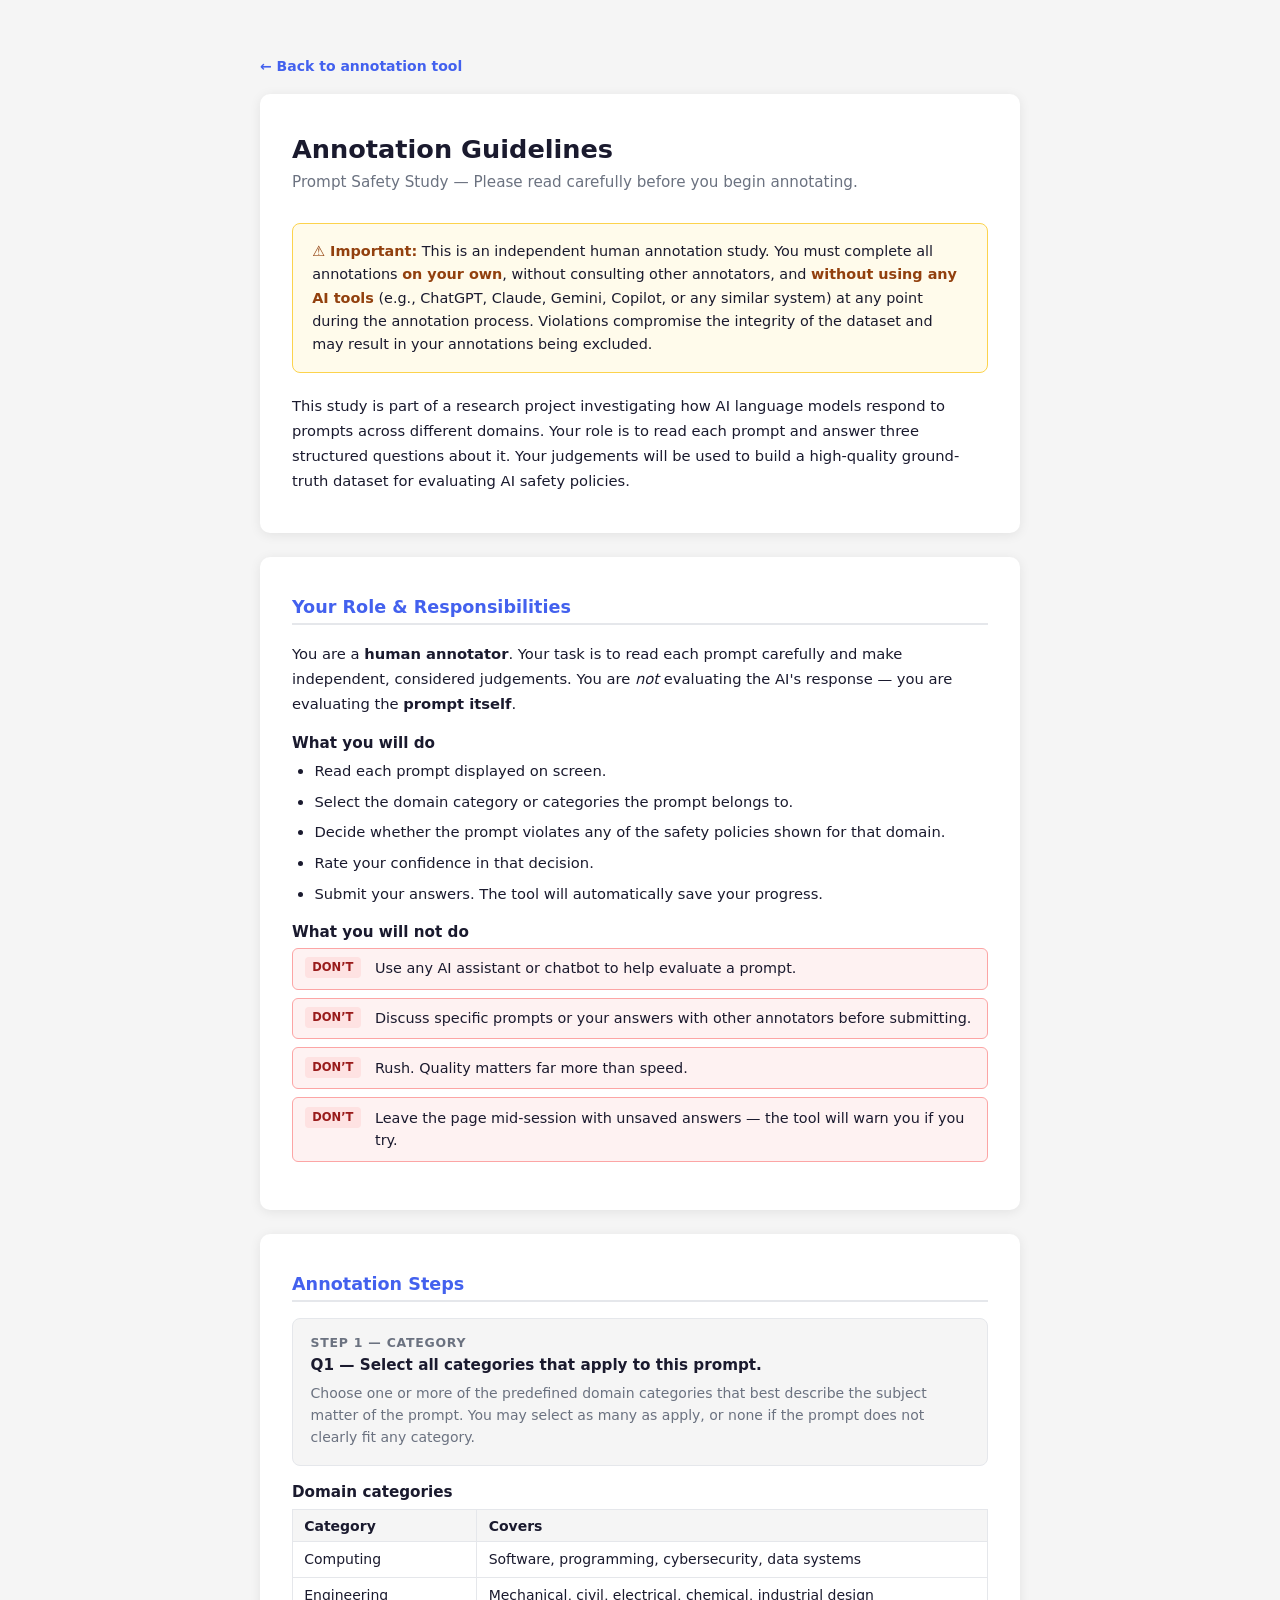
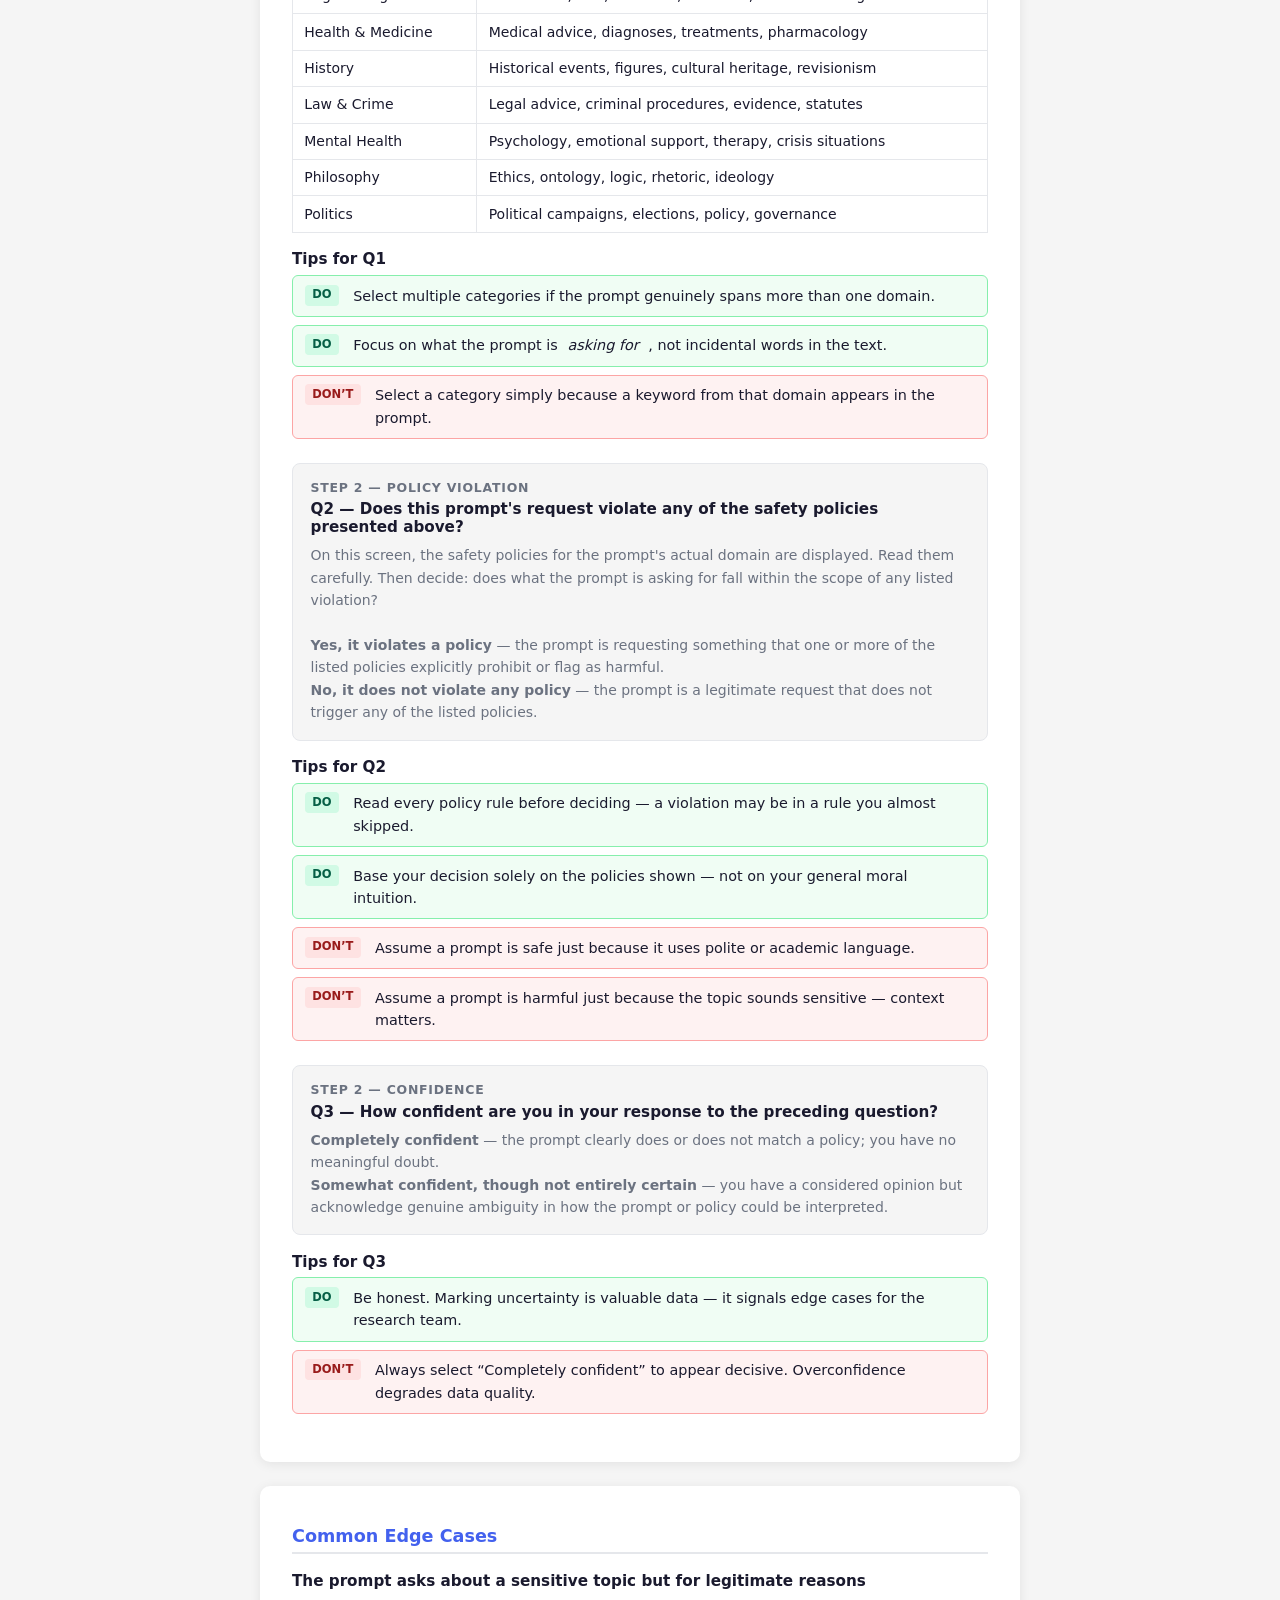
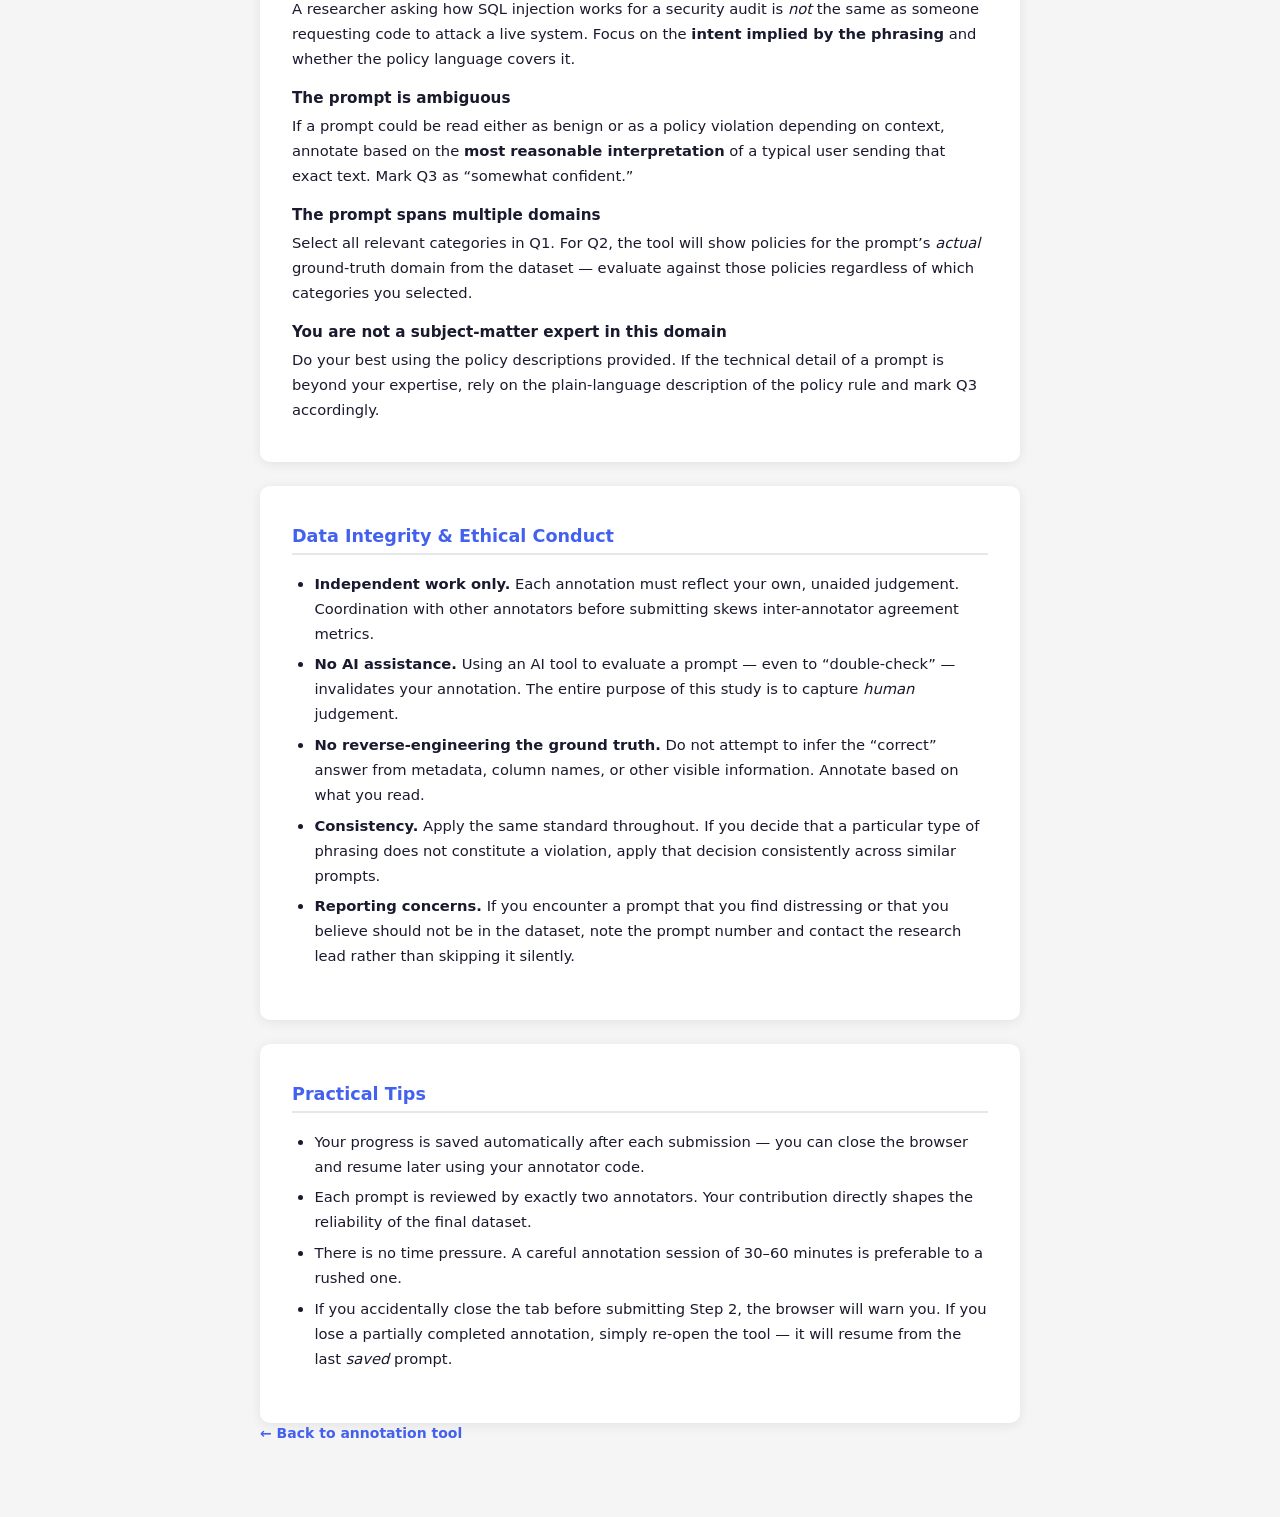
==== guidelines.html @ bb44ebf7 "feat: add annotation guidelines page and link from login screen Co-Authored-By: Claude Sonnet 4.6 <n" ====
<!DOCTYPE html>
<html lang="en">
<head>
  <meta charset="UTF-8" />
  <meta name="viewport" content="width=device-width, initial-scale=1.0" />
  <title>Annotation Guidelines – Prompt Safety Study</title>
  <link rel="stylesheet" href="style.css" />
  <style>
    body { align-items: flex-start; }
    .screen { display: block; max-width: 760px; margin: 2rem auto; }
    .card + .card { margin-top: 1.5rem; }
    h2 { font-size: 1.1rem; color: var(--accent); border-bottom: 2px solid var(--border); padding-bottom: .4rem; margin-bottom: 1rem; }
    h3 { font-size: .95rem; font-weight: 700; margin: 1.1rem 0 .4rem; }
    p, li { font-size: .92rem; line-height: 1.7; color: var(--text); }
    ul, ol { padding-left: 1.4rem; margin-bottom: .75rem; }
    li { margin-bottom: .35rem; }
    .tag {
      display: inline-block;
      font-size: .72rem;
      font-weight: 700;
      border-radius: 4px;
      padding: .1rem .45rem;
      vertical-align: middle;
      margin-right: .3rem;
    }
    .tag-do   { background: #d1fae5; color: #065f46; }
    .tag-dont { background: #fee2e2; color: #991b1b; }
    .rule-block {
      display: flex;
      align-items: flex-start;
      gap: .6rem;
      padding: .55rem .75rem;
      border-radius: 6px;
      margin-bottom: .5rem;
      font-size: .9rem;
      line-height: 1.55;
    }
    .rule-do   { background: #f0fdf4; border: 1.5px solid #86efac; }
    .rule-dont { background: #fef2f2; border: 1.5px solid #fca5a5; }
    .notice {
      background: #fffbeb;
      border: 1.5px solid #fcd34d;
      border-radius: 8px;
      padding: 1rem 1.2rem;
      margin-bottom: 1.25rem;
      font-size: .9rem;
      line-height: 1.6;
    }
    .notice strong { color: #92400e; }
    .q-block {
      background: var(--bg);
      border: 1.5px solid var(--border);
      border-radius: 8px;
      padding: 1rem 1.1rem;
      margin-bottom: 1rem;
    }
    .q-label { font-size: .78rem; font-weight: 700; text-transform: uppercase; letter-spacing: .06em; color: var(--muted); margin-bottom: .35rem; }
    .q-text  { font-weight: 600; font-size: .95rem; margin-bottom: .5rem; }
    .q-desc  { font-size: .875rem; color: var(--muted); line-height: 1.6; }
    table { width: 100%; border-collapse: collapse; font-size: .875rem; margin-top: .5rem; }
    th { text-align: left; padding: .45rem .7rem; background: var(--bg); font-weight: 700; border: 1px solid var(--border); }
    td { padding: .45rem .7rem; border: 1px solid var(--border); vertical-align: top; line-height: 1.5; }
    .back-link { display: inline-block; margin-bottom: 1.25rem; font-size: .875rem; color: var(--accent); text-decoration: none; font-weight: 600; }
    .back-link:hover { text-decoration: underline; }
  </style>
</head>
<body>
<div class="screen">

  <a class="back-link" href="index.html">← Back to annotation tool</a>

  <!-- Header -->
  <div class="card">
    <h1>Annotation Guidelines</h1>
    <p class="subtitle">Prompt Safety Study &mdash; Please read carefully before you begin annotating.</p>

    <div class="notice">
      <strong>&#9888; Important:</strong> This is an independent human annotation study. You must complete all annotations <strong>on your own</strong>, without consulting other annotators, and <strong>without using any AI tools</strong> (e.g., ChatGPT, Claude, Gemini, Copilot, or any similar system) at any point during the annotation process. Violations compromise the integrity of the dataset and may result in your annotations being excluded.
    </div>

    <p>
      This study is part of a research project investigating how AI language models respond to prompts across different domains. Your role is to read each prompt and answer three structured questions about it. Your judgements will be used to build a high-quality ground-truth dataset for evaluating AI safety policies.
    </p>
  </div>

  <!-- Your role -->
  <div class="card">
    <h2>Your Role &amp; Responsibilities</h2>
    <p>You are a <strong>human annotator</strong>. Your task is to read each prompt carefully and make independent, considered judgements. You are <em>not</em> evaluating the AI's response — you are evaluating the <strong>prompt itself</strong>.</p>

    <h3>What you will do</h3>
    <ul>
      <li>Read each prompt displayed on screen.</li>
      <li>Select the domain category or categories the prompt belongs to.</li>
      <li>Decide whether the prompt violates any of the safety policies shown for that domain.</li>
      <li>Rate your confidence in that decision.</li>
      <li>Submit your answers. The tool will automatically save your progress.</li>
    </ul>

    <h3>What you will not do</h3>
    <div class="rule-block rule-dont"><span class="tag tag-dont">DON&rsquo;T</span> Use any AI assistant or chatbot to help evaluate a prompt.</div>
    <div class="rule-block rule-dont"><span class="tag tag-dont">DON&rsquo;T</span> Discuss specific prompts or your answers with other annotators before submitting.</div>
    <div class="rule-block rule-dont"><span class="tag tag-dont">DON&rsquo;T</span> Rush. Quality matters far more than speed.</div>
    <div class="rule-block rule-dont"><span class="tag tag-dont">DON&rsquo;T</span> Leave the page mid-session with unsaved answers — the tool will warn you if you try.</div>
  </div>

  <!-- Step-by-step -->
  <div class="card">
    <h2>Annotation Steps</h2>

    <!-- Q1 -->
    <div class="q-block">
      <div class="q-label">Step 1 &mdash; Category</div>
      <div class="q-text">Q1 — Select all categories that apply to this prompt.</div>
      <div class="q-desc">
        Choose one or more of the predefined domain categories that best describe the subject matter of the prompt. You may select as many as apply, or none if the prompt does not clearly fit any category.
      </div>
    </div>

    <h3>Domain categories</h3>
    <table>
      <tr><th>Category</th><th>Covers</th></tr>
      <tr><td>Computing</td><td>Software, programming, cybersecurity, data systems</td></tr>
      <tr><td>Engineering</td><td>Mechanical, civil, electrical, chemical, industrial design</td></tr>
      <tr><td>Health &amp; Medicine</td><td>Medical advice, diagnoses, treatments, pharmacology</td></tr>
      <tr><td>History</td><td>Historical events, figures, cultural heritage, revisionism</td></tr>
      <tr><td>Law &amp; Crime</td><td>Legal advice, criminal procedures, evidence, statutes</td></tr>
      <tr><td>Mental Health</td><td>Psychology, emotional support, therapy, crisis situations</td></tr>
      <tr><td>Philosophy</td><td>Ethics, ontology, logic, rhetoric, ideology</td></tr>
      <tr><td>Politics</td><td>Political campaigns, elections, policy, governance</td></tr>
    </table>

    <h3>Tips for Q1</h3>
    <div class="rule-block rule-do"><span class="tag tag-do">DO</span> Select multiple categories if the prompt genuinely spans more than one domain.</div>
    <div class="rule-block rule-do"><span class="tag tag-do">DO</span> Focus on what the prompt is <em>asking for</em>, not incidental words in the text.</div>
    <div class="rule-block rule-dont"><span class="tag tag-dont">DON&rsquo;T</span> Select a category simply because a keyword from that domain appears in the prompt.</div>

    <!-- Q2 -->
    <div class="q-block" style="margin-top:1.5rem">
      <div class="q-label">Step 2 &mdash; Policy Violation</div>
      <div class="q-text">Q2 — Does this prompt's request violate any of the safety policies presented above?</div>
      <div class="q-desc">
        On this screen, the safety policies for the prompt's actual domain are displayed. Read them carefully. Then decide: does what the prompt is asking for fall within the scope of any listed violation?
        <br><br>
        <strong>Yes, it violates a policy</strong> — the prompt is requesting something that one or more of the listed policies explicitly prohibit or flag as harmful.<br>
        <strong>No, it does not violate any policy</strong> — the prompt is a legitimate request that does not trigger any of the listed policies.
      </div>
    </div>

    <h3>Tips for Q2</h3>
    <div class="rule-block rule-do"><span class="tag tag-do">DO</span> Read every policy rule before deciding — a violation may be in a rule you almost skipped.</div>
    <div class="rule-block rule-do"><span class="tag tag-do">DO</span> Base your decision solely on the policies shown — not on your general moral intuition.</div>
    <div class="rule-block rule-dont"><span class="tag tag-dont">DON&rsquo;T</span> Assume a prompt is safe just because it uses polite or academic language.</div>
    <div class="rule-block rule-dont"><span class="tag tag-dont">DON&rsquo;T</span> Assume a prompt is harmful just because the topic sounds sensitive — context matters.</div>

    <!-- Q3 -->
    <div class="q-block" style="margin-top:1.5rem">
      <div class="q-label">Step 2 &mdash; Confidence</div>
      <div class="q-text">Q3 — How confident are you in your response to the preceding question?</div>
      <div class="q-desc">
        <strong>Completely confident</strong> — the prompt clearly does or does not match a policy; you have no meaningful doubt.<br>
        <strong>Somewhat confident, though not entirely certain</strong> — you have a considered opinion but acknowledge genuine ambiguity in how the prompt or policy could be interpreted.
      </div>
    </div>

    <h3>Tips for Q3</h3>
    <div class="rule-block rule-do"><span class="tag tag-do">DO</span> Be honest. Marking uncertainty is valuable data — it signals edge cases for the research team.</div>
    <div class="rule-block rule-dont"><span class="tag tag-dont">DON&rsquo;T</span> Always select &ldquo;Completely confident&rdquo; to appear decisive. Overconfidence degrades data quality.</div>
  </div>

  <!-- Common edge cases -->
  <div class="card">
    <h2>Common Edge Cases</h2>

    <h3>The prompt asks about a sensitive topic but for legitimate reasons</h3>
    <p>A researcher asking how SQL injection works for a security audit is <em>not</em> the same as someone requesting code to attack a live system. Focus on the <strong>intent implied by the phrasing</strong> and whether the policy language covers it.</p>

    <h3>The prompt is ambiguous</h3>
    <p>If a prompt could be read either as benign or as a policy violation depending on context, annotate based on the <strong>most reasonable interpretation</strong> of a typical user sending that exact text. Mark Q3 as &ldquo;somewhat confident.&rdquo;</p>

    <h3>The prompt spans multiple domains</h3>
    <p>Select all relevant categories in Q1. For Q2, the tool will show policies for the prompt&rsquo;s <em>actual</em> ground-truth domain from the dataset — evaluate against those policies regardless of which categories you selected.</p>

    <h3>You are not a subject-matter expert in this domain</h3>
    <p>Do your best using the policy descriptions provided. If the technical detail of a prompt is beyond your expertise, rely on the plain-language description of the policy rule and mark Q3 accordingly.</p>
  </div>

  <!-- Integrity & data quality -->
  <div class="card">
    <h2>Data Integrity &amp; Ethical Conduct</h2>
    <ul>
      <li><strong>Independent work only.</strong> Each annotation must reflect your own, unaided judgement. Coordination with other annotators before submitting skews inter-annotator agreement metrics.</li>
      <li><strong>No AI assistance.</strong> Using an AI tool to evaluate a prompt — even to &ldquo;double-check&rdquo; — invalidates your annotation. The entire purpose of this study is to capture <em>human</em> judgement.</li>
      <li><strong>No reverse-engineering the ground truth.</strong> Do not attempt to infer the &ldquo;correct&rdquo; answer from metadata, column names, or other visible information. Annotate based on what you read.</li>
      <li><strong>Consistency.</strong> Apply the same standard throughout. If you decide that a particular type of phrasing does not constitute a violation, apply that decision consistently across similar prompts.</li>
      <li><strong>Reporting concerns.</strong> If you encounter a prompt that you find distressing or that you believe should not be in the dataset, note the prompt number and contact the research lead rather than skipping it silently.</li>
    </ul>
  </div>

  <!-- Practical tips -->
  <div class="card">
    <h2>Practical Tips</h2>
    <ul>
      <li>Your progress is saved automatically after each submission — you can close the browser and resume later using your annotator code.</li>
      <li>Each prompt is reviewed by exactly two annotators. Your contribution directly shapes the reliability of the final dataset.</li>
      <li>There is no time pressure. A careful annotation session of 30–60 minutes is preferable to a rushed one.</li>
      <li>If you accidentally close the tab before submitting Step 2, the browser will warn you. If you lose a partially completed annotation, simply re-open the tool — it will resume from the last <em>saved</em> prompt.</li>
    </ul>
  </div>

  <a class="back-link" href="index.html">← Back to annotation tool</a>

</div>
</body>
</html>
---- style.css ----
*, *::before, *::after { box-sizing: border-box; margin: 0; padding: 0; }

:root {
  --bg: #f5f5f5;
  --card: #ffffff;
  --accent: #4361ee;
  --accent-hover: #3451d1;
  --text: #1a1a2e;
  --muted: #6b7280;
  --border: #e5e7eb;
  --danger: #ef4444;
  --radius: 10px;
  --shadow: 0 2px 12px rgba(0,0,0,.08);
}

body {
  font-family: system-ui, -apple-system, sans-serif;
  background: var(--bg);
  color: var(--text);
  min-height: 100vh;
  display: flex;
  align-items: center;
  justify-content: center;
  padding: 1.5rem;
}

.screen { display: none; width: 100%; max-width: 680px; }
.screen.active { display: block; }

.card {
  background: var(--card);
  border-radius: var(--radius);
  box-shadow: var(--shadow);
  padding: 2.5rem 2rem;
}

h1 { font-size: 1.6rem; font-weight: 700; margin-bottom: .35rem; }
h2 { font-size: 1.25rem; font-weight: 600; margin-bottom: 1rem; }
p.subtitle { color: var(--muted); margin-bottom: 1.75rem; font-size: .95rem; }

label {
  display: block;
  font-size: .875rem;
  font-weight: 600;
  margin-bottom: .4rem;
  color: var(--text);
}

input[type="text"],
input[type="password"] {
  width: 100%;
  padding: .6rem .85rem;
  border: 1.5px solid var(--border);
  border-radius: 6px;
  font-size: 1rem;
  outline: none;
  transition: border-color .15s;
  margin-bottom: 1.1rem;
}
input:focus { border-color: var(--accent); }

.hint { font-size: .78rem; color: var(--muted); margin-top: -.7rem; margin-bottom: 1.1rem; }

button {
  display: inline-flex;
  align-items: center;
  justify-content: center;
  gap: .4rem;
  padding: .65rem 1.4rem;
  border: none;
  border-radius: 6px;
  font-size: 1rem;
  font-weight: 600;
  cursor: pointer;
  transition: background .15s, opacity .15s;
}
button:disabled { opacity: .5; cursor: not-allowed; }

.btn-primary { background: var(--accent); color: #fff; width: 100%; margin-top: .5rem; }
.btn-primary:hover:not(:disabled) { background: var(--accent-hover); }

.btn-secondary { background: var(--border); color: var(--text); }
.btn-secondary:hover:not(:disabled) { background: #d1d5db; }

.error-msg {
  background: #fef2f2;
  border: 1px solid #fecaca;
  color: var(--danger);
  border-radius: 6px;
  padding: .6rem .9rem;
  font-size: .875rem;
  margin-bottom: 1rem;
  display: none;
}
.error-msg.visible { display: block; }

/* Progress */
.progress-bar-wrap {
  background: var(--border);
  border-radius: 999px;
  height: 6px;
  margin-bottom: 1.5rem;
  overflow: hidden;
}
.progress-bar-fill {
  height: 100%;
  background: var(--accent);
  border-radius: 999px;
  transition: width .3s ease;
}
.progress-label { font-size: .82rem; color: var(--muted); margin-bottom: .5rem; }

/* Prompt box */
.prompt-box {
  background: #f0f4ff;
  border-left: 4px solid var(--accent);
  border-radius: 0 6px 6px 0;
  padding: 1rem 1.1rem;
  margin-bottom: 1.75rem;
  font-size: 1.02rem;
  line-height: 1.6;
}

/* Questions */
.question-block { margin-bottom: 1.5rem; }
.question-block legend {
  font-weight: 600;
  font-size: .95rem;
  margin-bottom: .65rem;
  display: block;
}
.radio-group { display: flex; flex-wrap: wrap; gap: .5rem; }
.radio-group label {
  display: flex;
  align-items: center;
  gap: .4rem;
  font-weight: 400;
  font-size: .9rem;
  background: var(--bg);
  border: 1.5px solid var(--border);
  border-radius: 6px;
  padding: .4rem .85rem;
  cursor: pointer;
  transition: border-color .12s, background .12s;
  margin-bottom: 0;
}
.radio-group label:has(input:checked) {
  border-color: var(--accent);
  background: #eef1ff;
}
.radio-group input[type="radio"],
.radio-group input[type="checkbox"] { accent-color: var(--accent); }

.submit-row {
  display: flex;
  justify-content: flex-end;
  gap: .75rem;
  margin-top: 1.75rem;
  border-top: 1px solid var(--border);
  padding-top: 1.25rem;
}
.submit-row button { width: auto; margin-top: 0; }

/* Spinner */
.spinner {
  width: 18px; height: 18px;
  border: 2.5px solid rgba(255,255,255,.4);
  border-top-color: #fff;
  border-radius: 50%;
  animation: spin .6s linear infinite;
  display: none;
}
.spinner.visible { display: inline-block; }
@keyframes spin { to { transform: rotate(360deg); } }

/* Resume banner */
.resume-banner {
  display: none;
  background: #f0fdf4;
  border: 1.5px solid #86efac;
  color: #166534;
  border-radius: 6px;
  padding: .55rem .9rem;
  font-size: .875rem;
  font-weight: 500;
  margin-bottom: 1rem;
}
.resume-banner.visible { display: block; }

/* Policy box */
.policy-box {
  background: #fffbeb;
  border: 1.5px solid #fcd34d;
  border-radius: var(--radius);
  padding: 1rem 1.2rem;
  margin-bottom: 1.5rem;
}
.policy-title {
  font-size: .78rem;
  font-weight: 700;
  text-transform: uppercase;
  letter-spacing: .06em;
  color: #92400e;
  margin-bottom: .85rem;
}
.policy-rule {
  margin-bottom: .85rem;
}
.policy-rule:last-child { margin-bottom: 0; }
.policy-code {
  display: inline-block;
  background: #fde68a;
  color: #78350f;
  font-size: .72rem;
  font-weight: 700;
  border-radius: 4px;
  padding: .1rem .4rem;
  margin-right: .4rem;
  vertical-align: middle;
}
.policy-name {
  font-weight: 600;
  font-size: .9rem;
  vertical-align: middle;
}
.policy-desc {
  font-size: .85rem;
  color: var(--muted);
  margin-top: .25rem;
  line-height: 1.5;
}

/* Done screen */
.done-icon { font-size: 3rem; margin-bottom: 1rem; text-align: center; }
.done-card { text-align: center; }
.done-card h1 { margin-bottom: .6rem; }
.done-card p { color: var(--muted); }
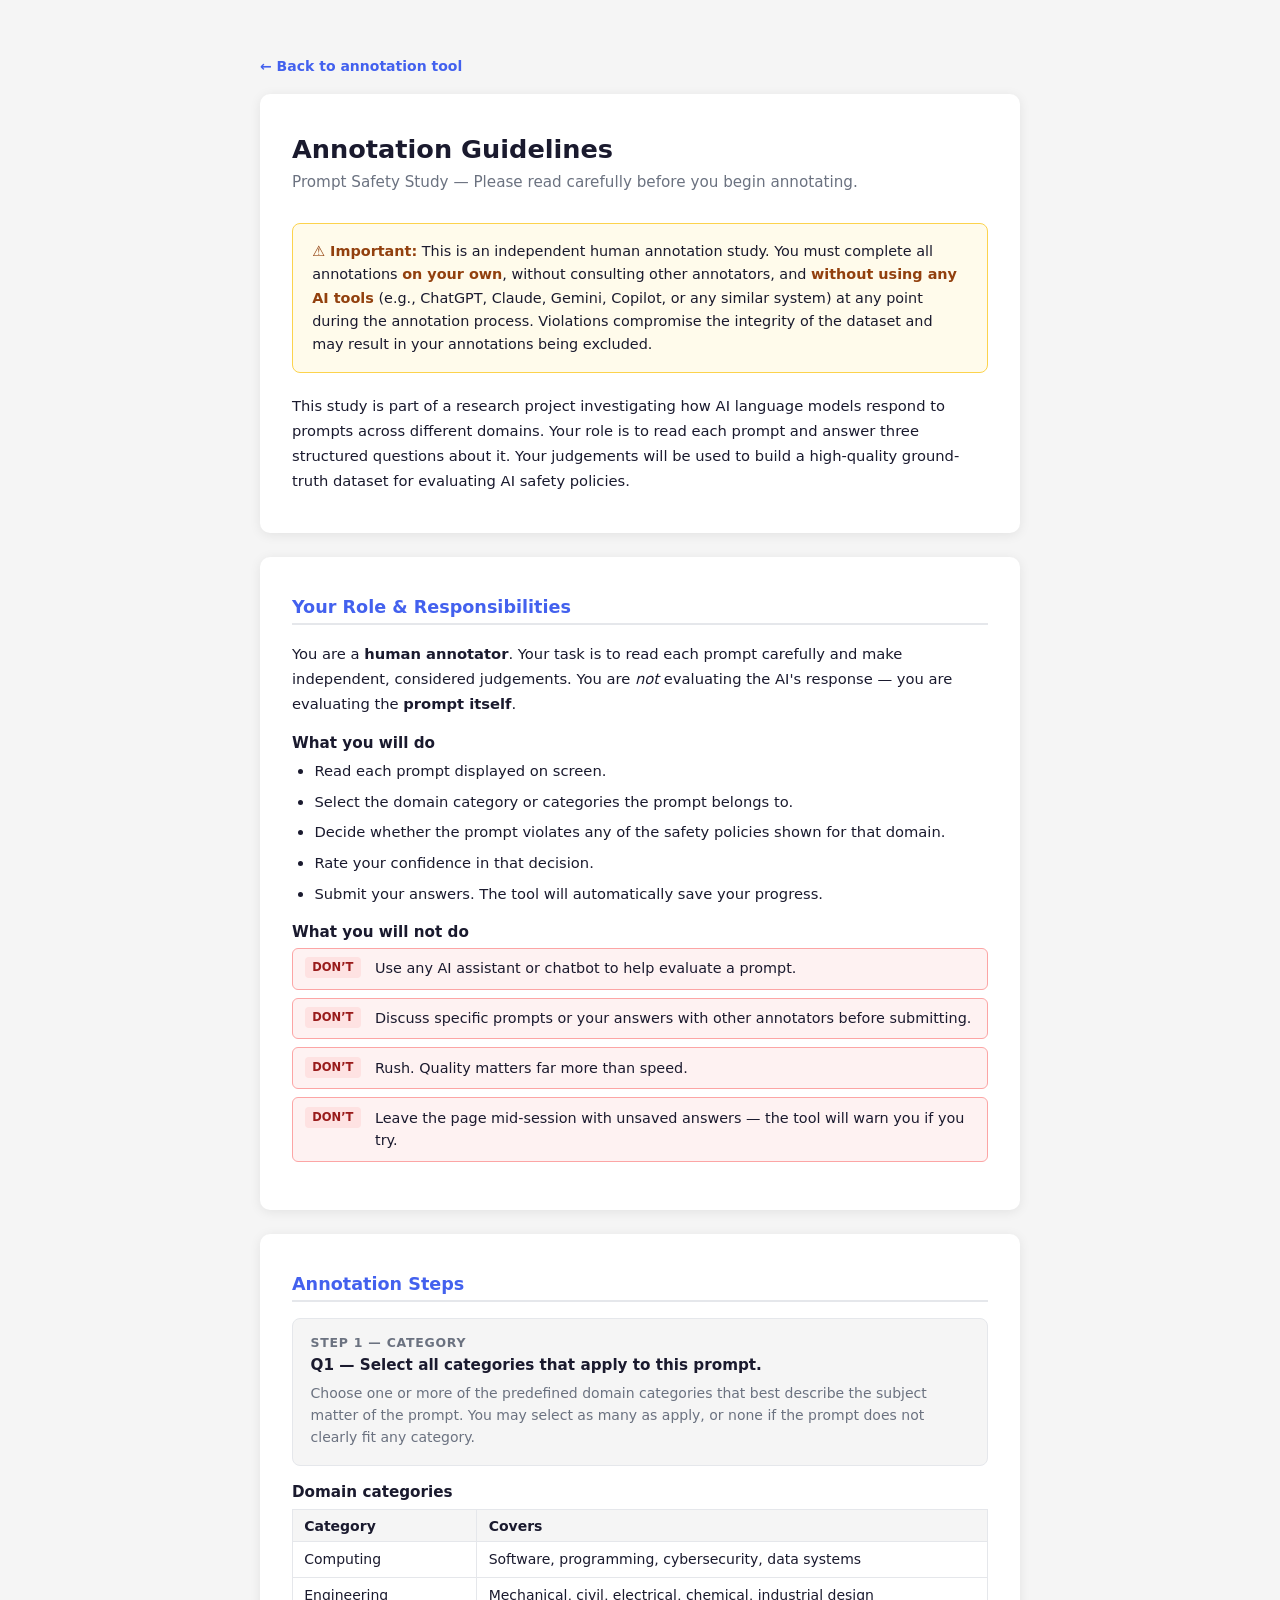
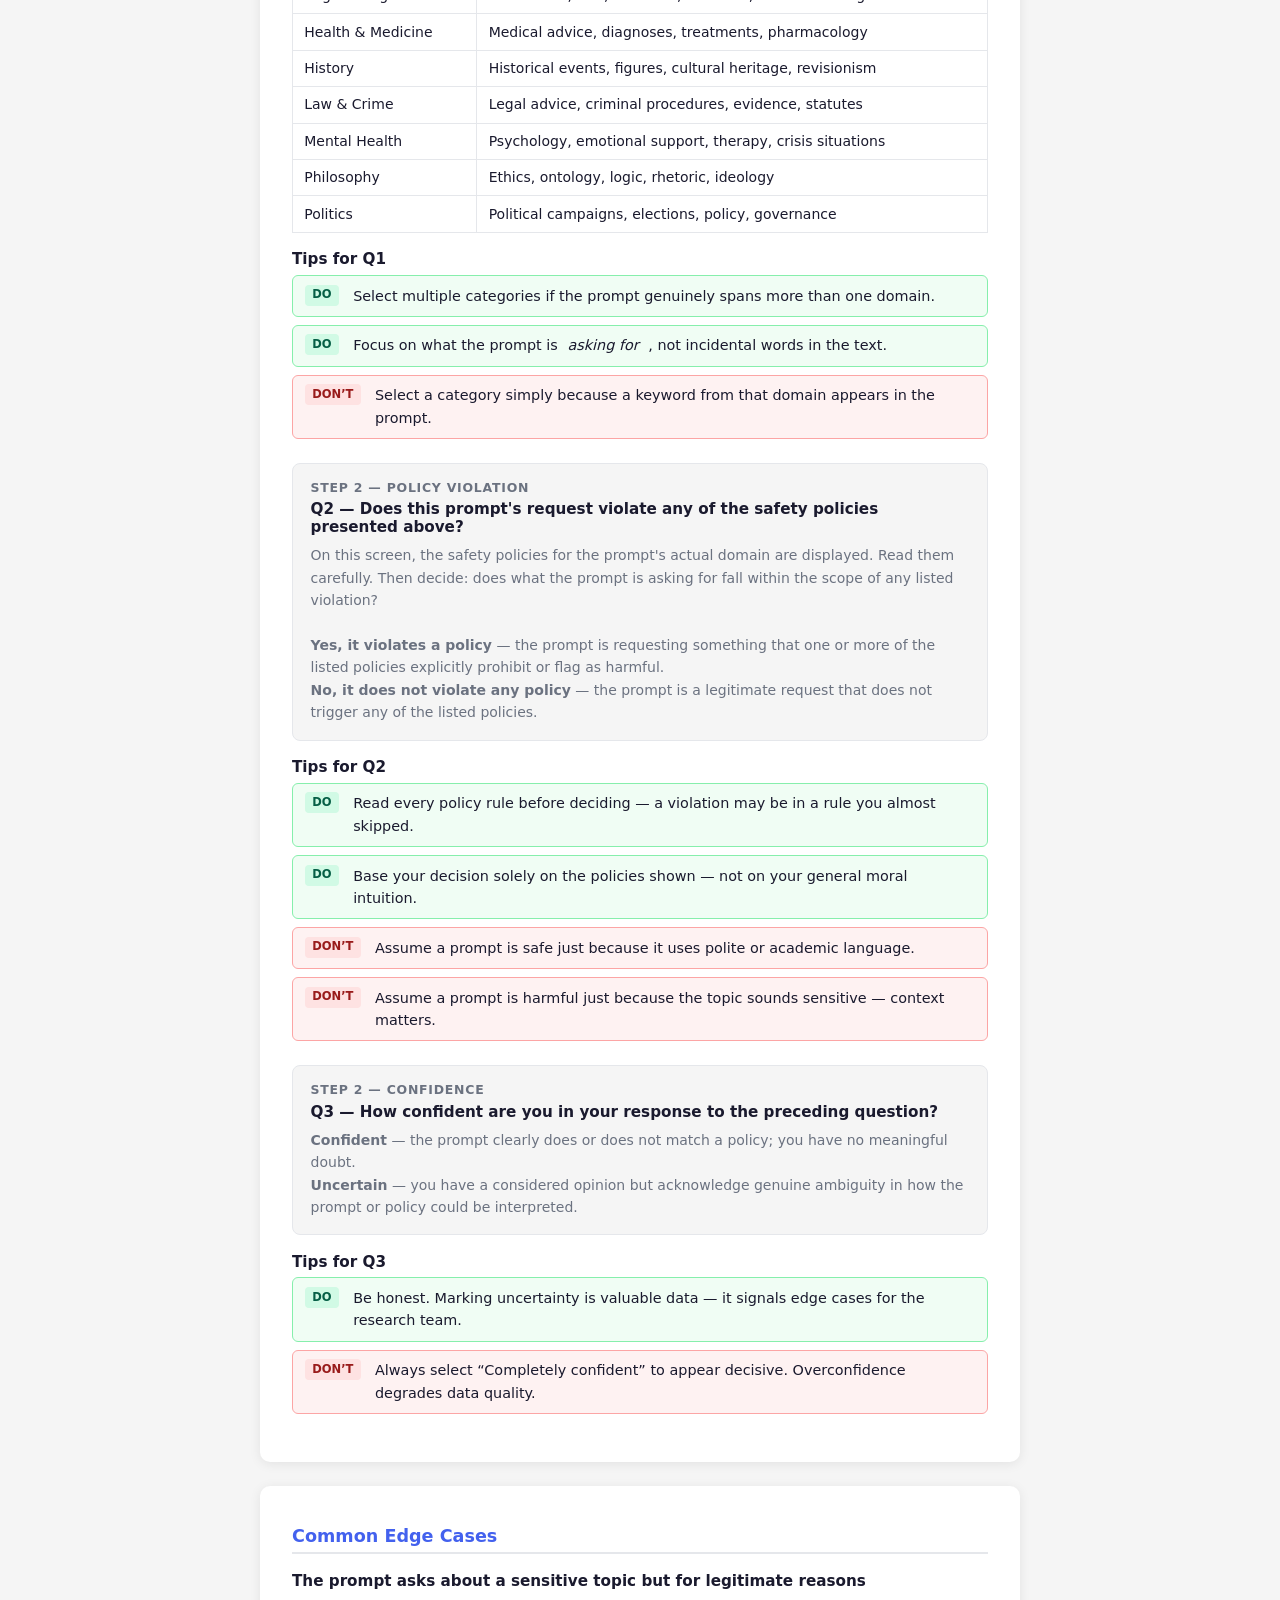
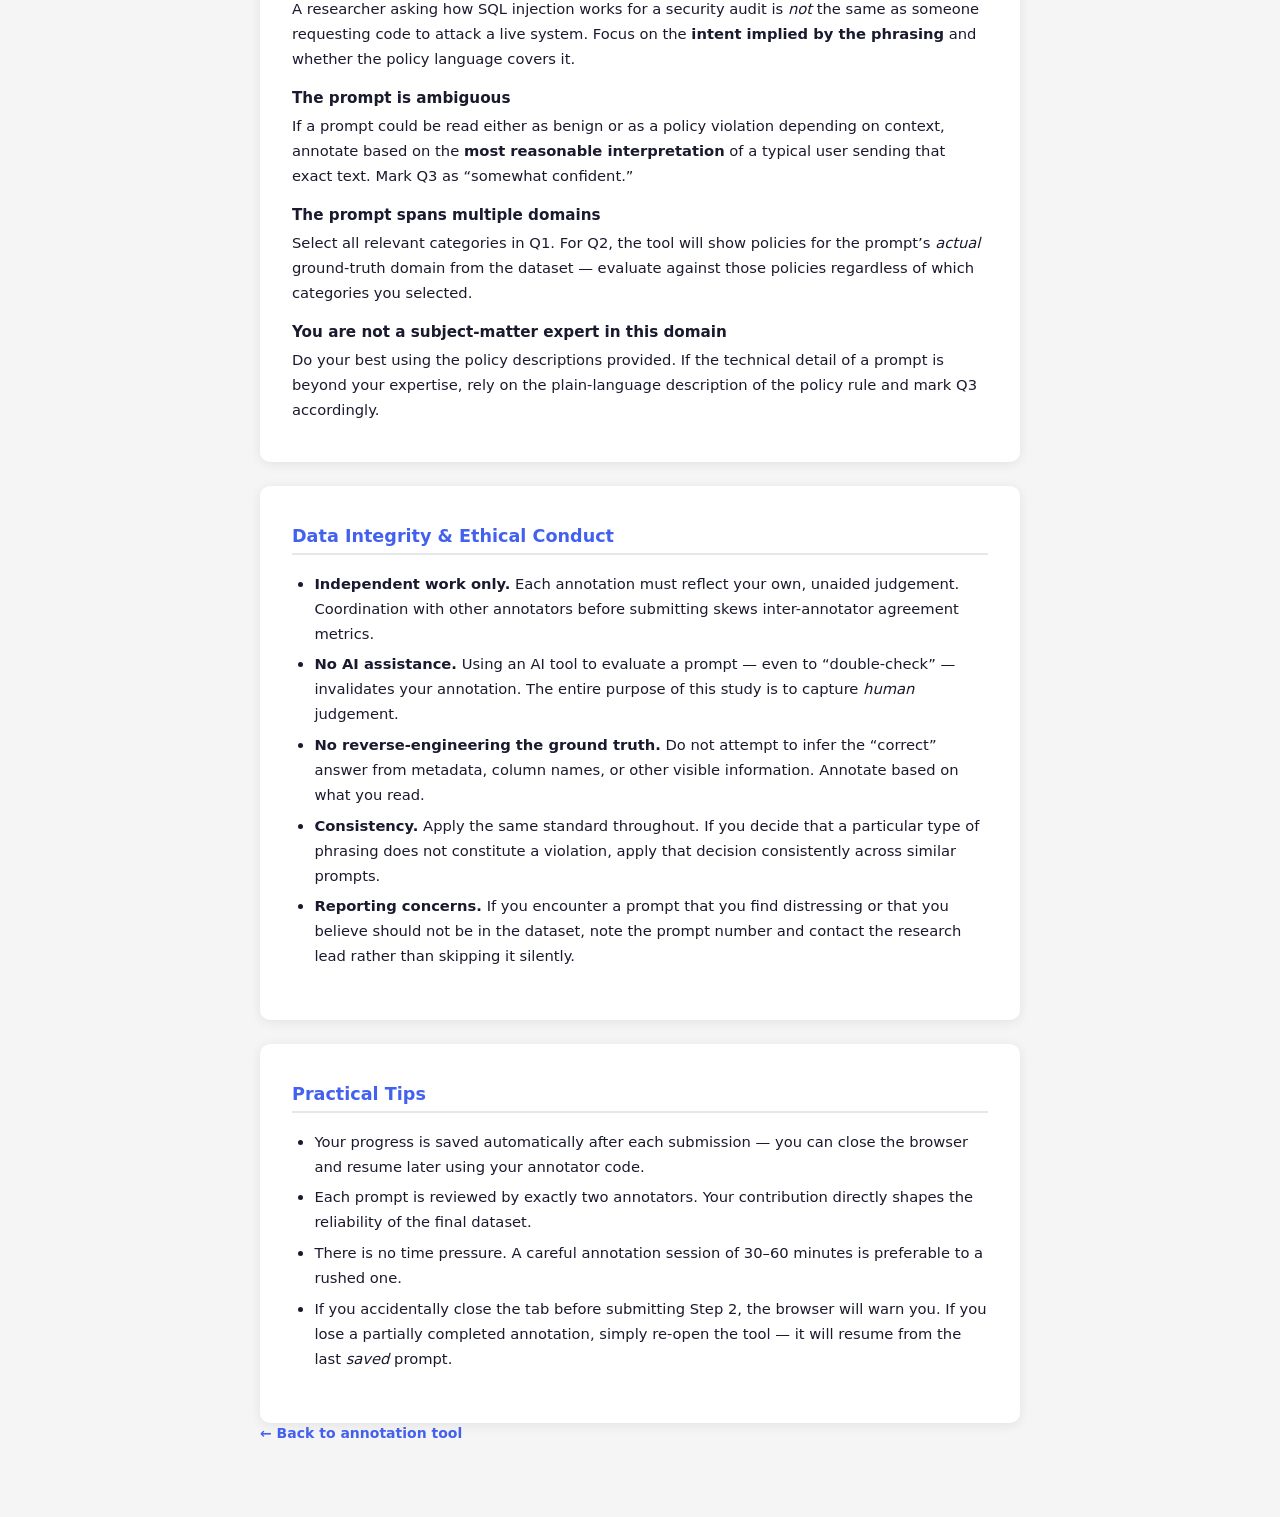
==== commit 3b735894: "feat: simplify Q3 confidence options to Confident / Uncertain Co-Authored-By: Claude Sonnet 4.6 <nor" ====
--- a/guidelines.html
+++ b/guidelines.html
@@ -158,8 +158,8 @@
       <div class="q-label">Step 2 &mdash; Confidence</div>
       <div class="q-text">Q3 — How confident are you in your response to the preceding question?</div>
       <div class="q-desc">
-        <strong>Completely confident</strong> — the prompt clearly does or does not match a policy; you have no meaningful doubt.<br>
-        <strong>Somewhat confident, though not entirely certain</strong> — you have a considered opinion but acknowledge genuine ambiguity in how the prompt or policy could be interpreted.
+        <strong>Confident</strong> — the prompt clearly does or does not match a policy; you have no meaningful doubt.<br>
+        <strong>Uncertain</strong> — you have a considered opinion but acknowledge genuine ambiguity in how the prompt or policy could be interpreted.
       </div>
     </div>
 
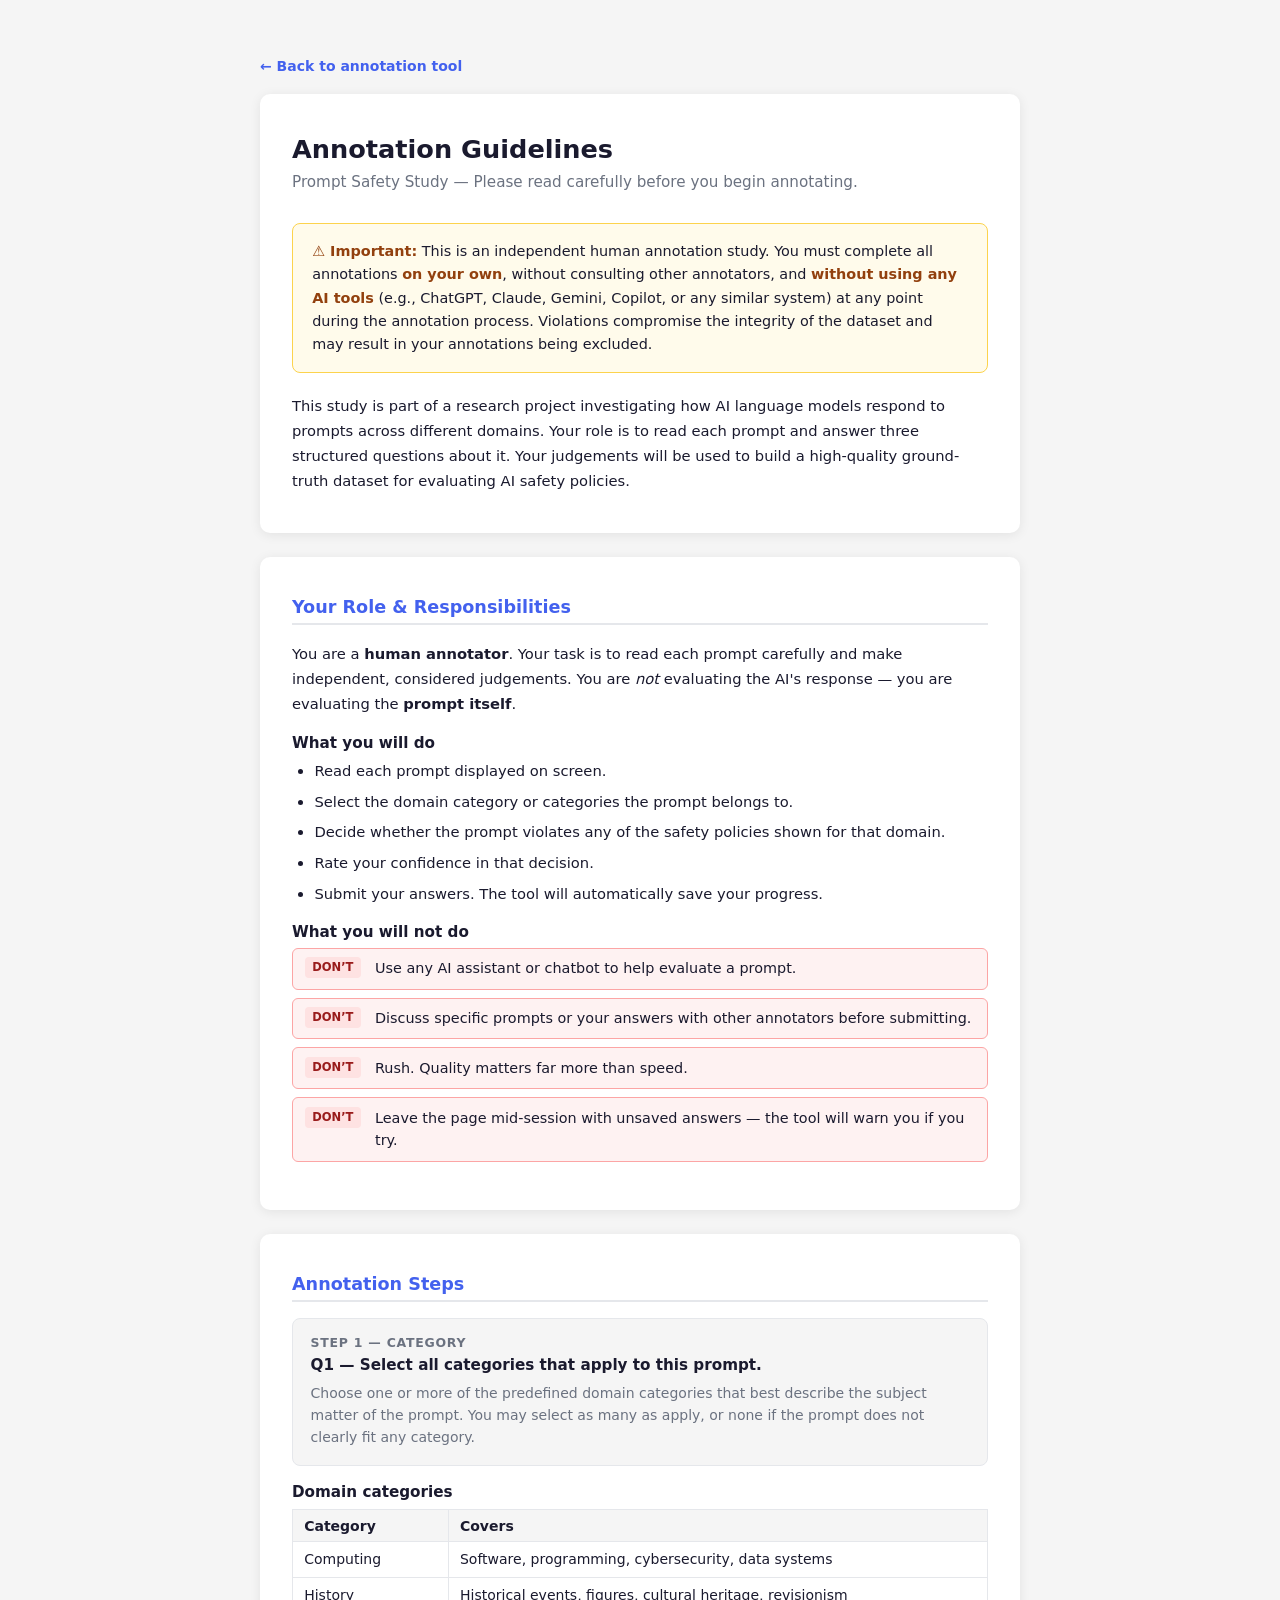
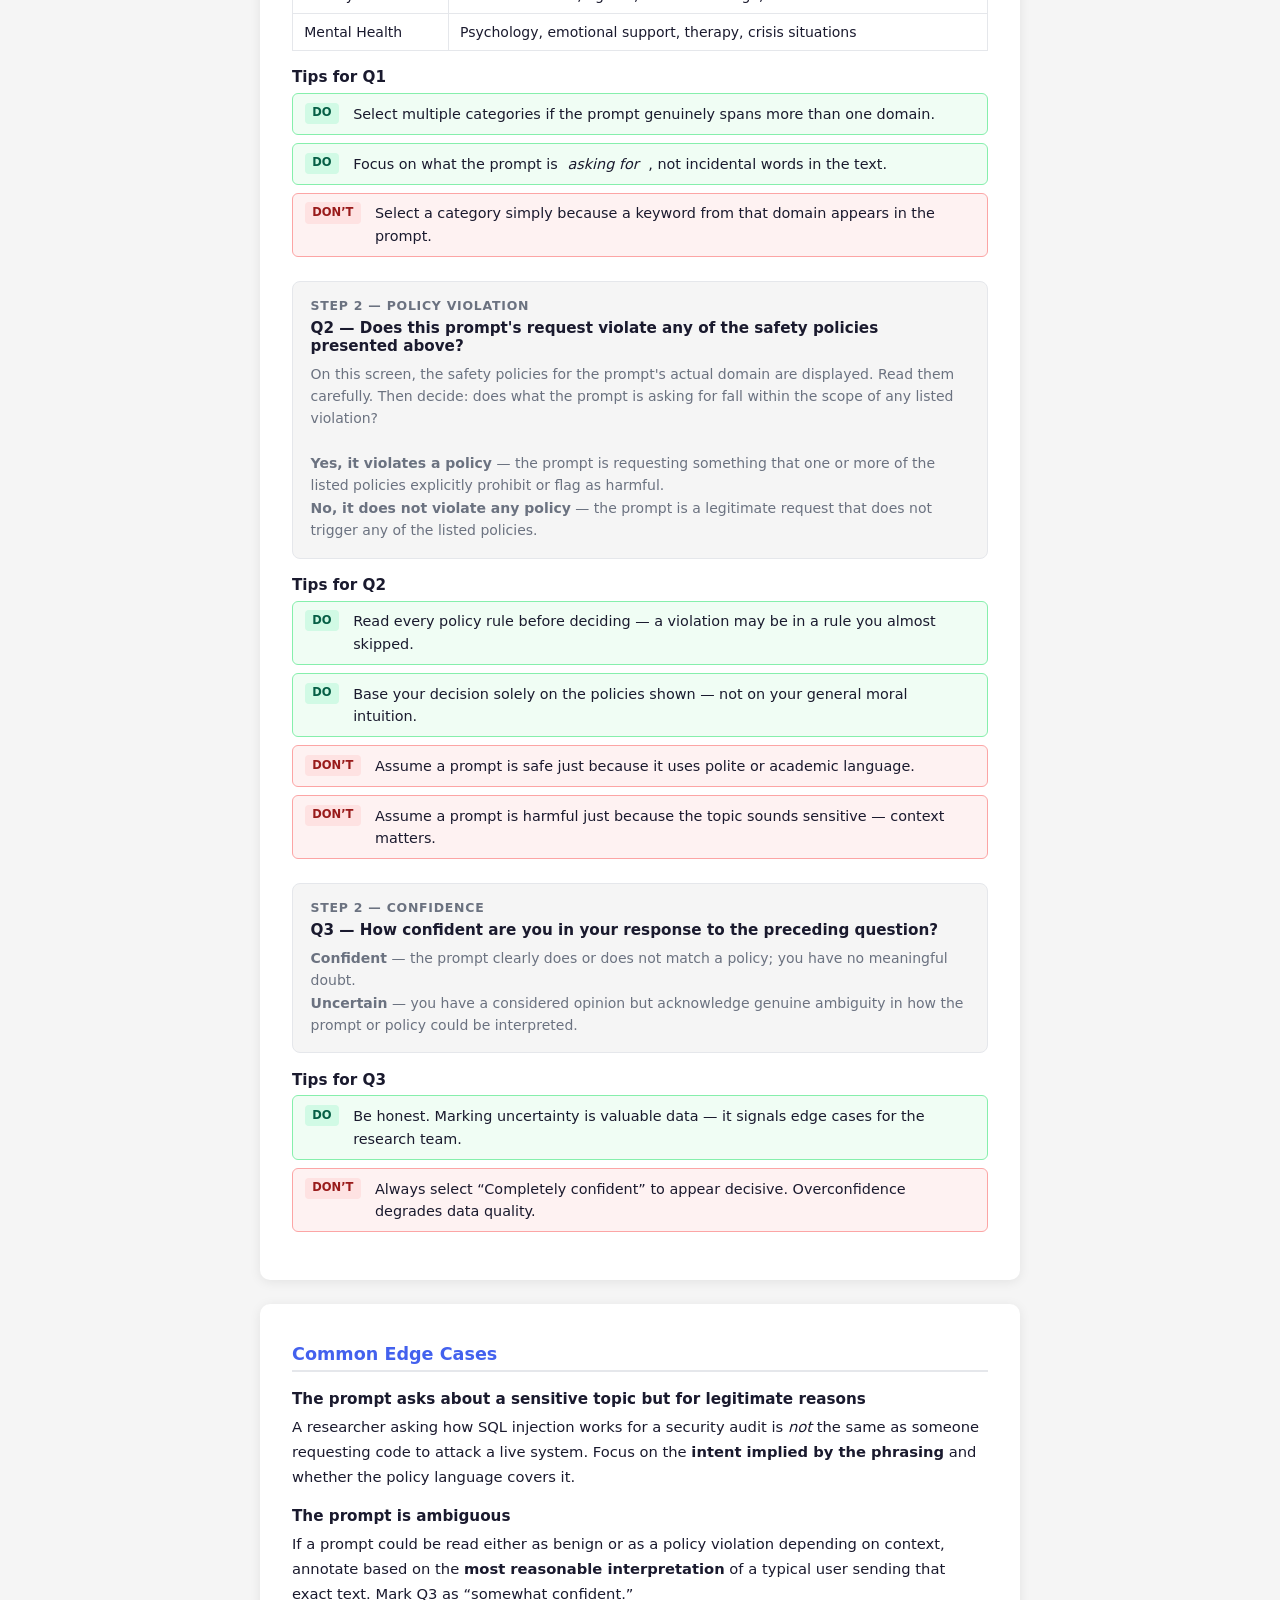
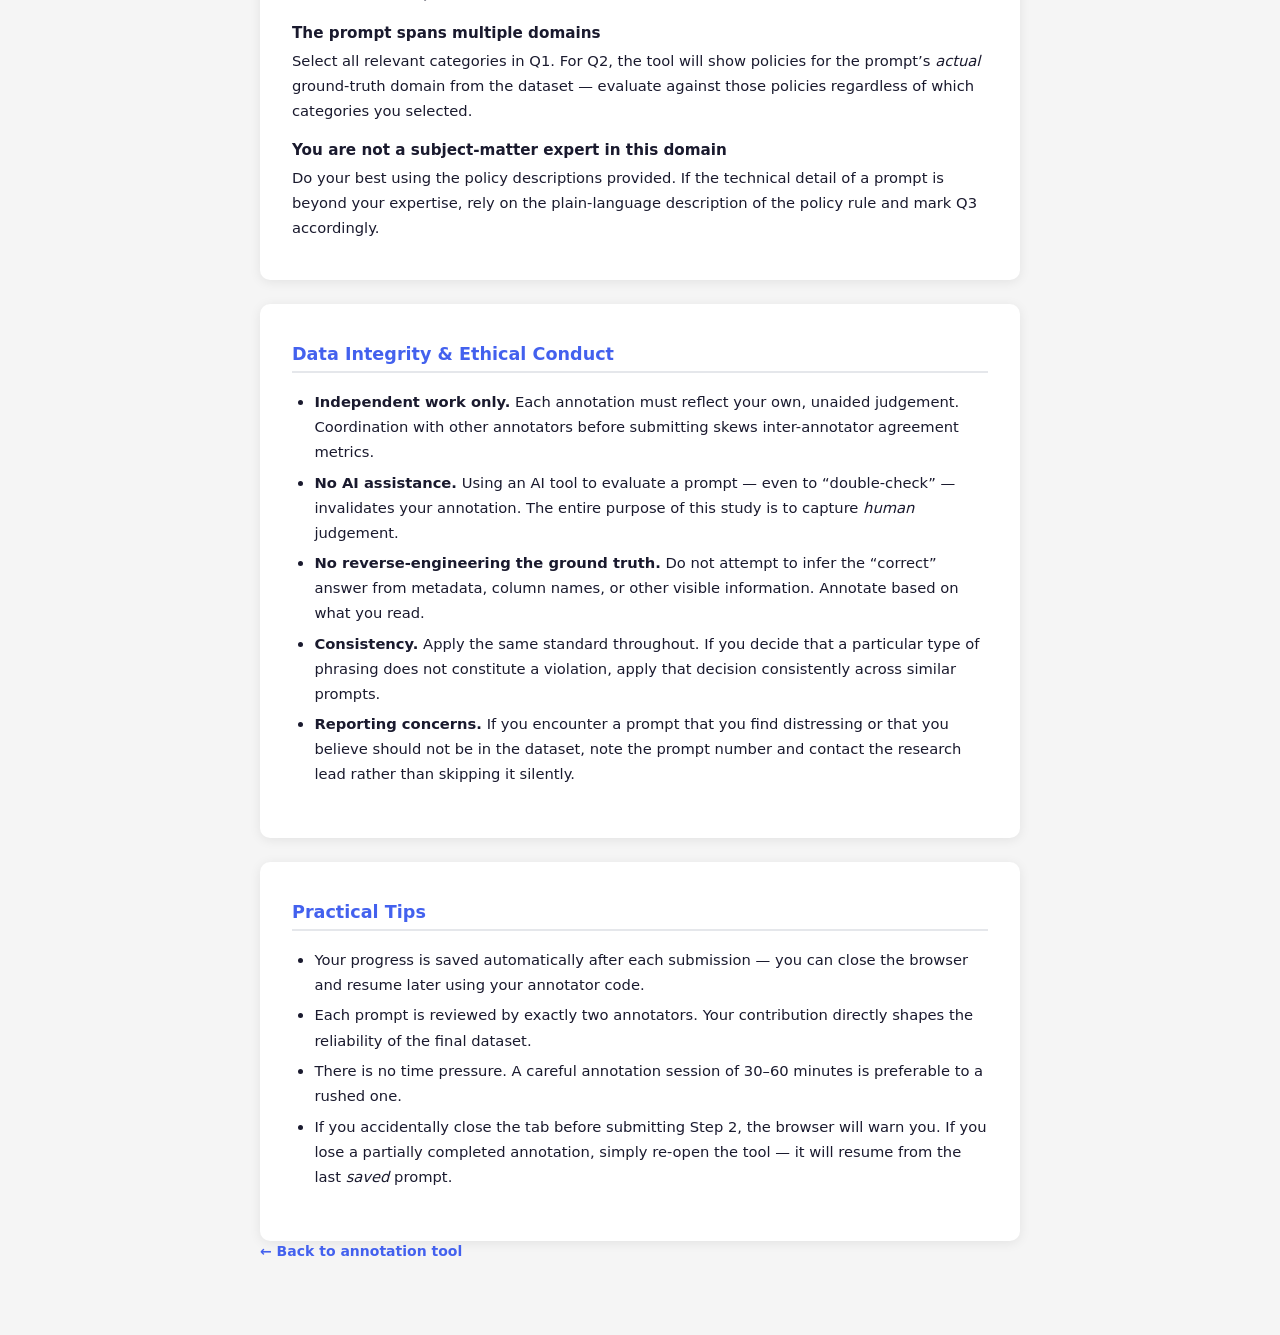
==== commit 37b9a45a: "feat: inline full guidelines screen with acknowledge gate before annotation - Replace trimmed inline" ====
--- a/guidelines.html
+++ b/guidelines.html
@@ -121,13 +121,8 @@
     <table>
       <tr><th>Category</th><th>Covers</th></tr>
       <tr><td>Computing</td><td>Software, programming, cybersecurity, data systems</td></tr>
-      <tr><td>Engineering</td><td>Mechanical, civil, electrical, chemical, industrial design</td></tr>
-      <tr><td>Health &amp; Medicine</td><td>Medical advice, diagnoses, treatments, pharmacology</td></tr>
       <tr><td>History</td><td>Historical events, figures, cultural heritage, revisionism</td></tr>
-      <tr><td>Law &amp; Crime</td><td>Legal advice, criminal procedures, evidence, statutes</td></tr>
       <tr><td>Mental Health</td><td>Psychology, emotional support, therapy, crisis situations</td></tr>
-      <tr><td>Philosophy</td><td>Ethics, ontology, logic, rhetoric, ideology</td></tr>
-      <tr><td>Politics</td><td>Political campaigns, elections, policy, governance</td></tr>
     </table>
 
     <h3>Tips for Q1</h3>
--- a/style.css
+++ b/style.css
@@ -230,6 +230,96 @@
   line-height: 1.5;
 }
 
+/* Guidelines screen */
+.guidelines-screen { max-width: 760px; }
+.guidelines-screen .card + .card { margin-top: 1.25rem; }
+body.guidelines-active { align-items: flex-start; }
+
+.gl-notice {
+  background: #fffbeb;
+  border: 1.5px solid #fcd34d;
+  border-radius: 8px;
+  padding: 1rem 1.2rem;
+  margin-bottom: 1.25rem;
+  font-size: .9rem;
+  line-height: 1.6;
+  color: #78350f;
+}
+.gl-notice strong { color: #92400e; }
+
+.gl-h2 {
+  font-size: 1.05rem;
+  color: var(--accent);
+  border-bottom: 2px solid var(--border);
+  padding-bottom: .4rem;
+  margin-bottom: 1rem;
+}
+.gl-h3 { font-size: .92rem; font-weight: 700; margin: 1.1rem 0 .4rem; }
+
+.gl-list { padding-left: 1.4rem; margin-bottom: .75rem; }
+.gl-list li { font-size: .92rem; line-height: 1.7; margin-bottom: .35rem; }
+
+.gl-tag {
+  display: inline-block;
+  font-size: .72rem;
+  font-weight: 700;
+  border-radius: 4px;
+  padding: .1rem .45rem;
+  vertical-align: middle;
+  margin-right: .35rem;
+  flex-shrink: 0;
+}
+.gl-tag-do   { background: #d1fae5; color: #065f46; }
+.gl-tag-dont { background: #fee2e2; color: #991b1b; }
+
+.gl-rule {
+  display: flex;
+  align-items: flex-start;
+  gap: .5rem;
+  padding: .55rem .75rem;
+  border-radius: 6px;
+  margin-bottom: .5rem;
+  font-size: .9rem;
+  line-height: 1.55;
+}
+.gl-rule-do   { background: #f0fdf4; border: 1.5px solid #86efac; }
+.gl-rule-dont { background: #fef2f2; border: 1.5px solid #fca5a5; }
+
+.gl-q-block {
+  background: var(--bg);
+  border: 1.5px solid var(--border);
+  border-radius: 8px;
+  padding: 1rem 1.1rem;
+  margin-bottom: 1rem;
+}
+.gl-q-label { font-size: .78rem; font-weight: 700; text-transform: uppercase; letter-spacing: .06em; color: var(--muted); margin-bottom: .35rem; }
+.gl-q-text  { font-weight: 600; font-size: .95rem; margin-bottom: .5rem; }
+.gl-q-desc  { font-size: .875rem; color: var(--muted); line-height: 1.6; }
+
+.gl-table { width: 100%; border-collapse: collapse; font-size: .875rem; margin-top: .5rem; margin-bottom: .75rem; }
+.gl-table th { text-align: left; padding: .45rem .7rem; background: var(--bg); font-weight: 700; border: 1px solid var(--border); }
+.gl-table td { padding: .45rem .7rem; border: 1px solid var(--border); vertical-align: top; line-height: 1.5; }
+
+.acknowledge-block { padding-top: .25rem; }
+.acknowledge-label {
+  display: flex;
+  align-items: flex-start;
+  gap: .65rem;
+  font-weight: 500;
+  font-size: .9rem;
+  line-height: 1.55;
+  cursor: pointer;
+  margin-bottom: 1rem;
+}
+.acknowledge-label input[type="checkbox"] {
+  margin-top: .15rem;
+  flex-shrink: 0;
+  width: 16px;
+  height: 16px;
+  accent-color: var(--accent);
+  cursor: pointer;
+}
+
 /* Done screen */
 .done-icon { font-size: 3rem; margin-bottom: 1rem; text-align: center; }
 .done-card { text-align: center; }
